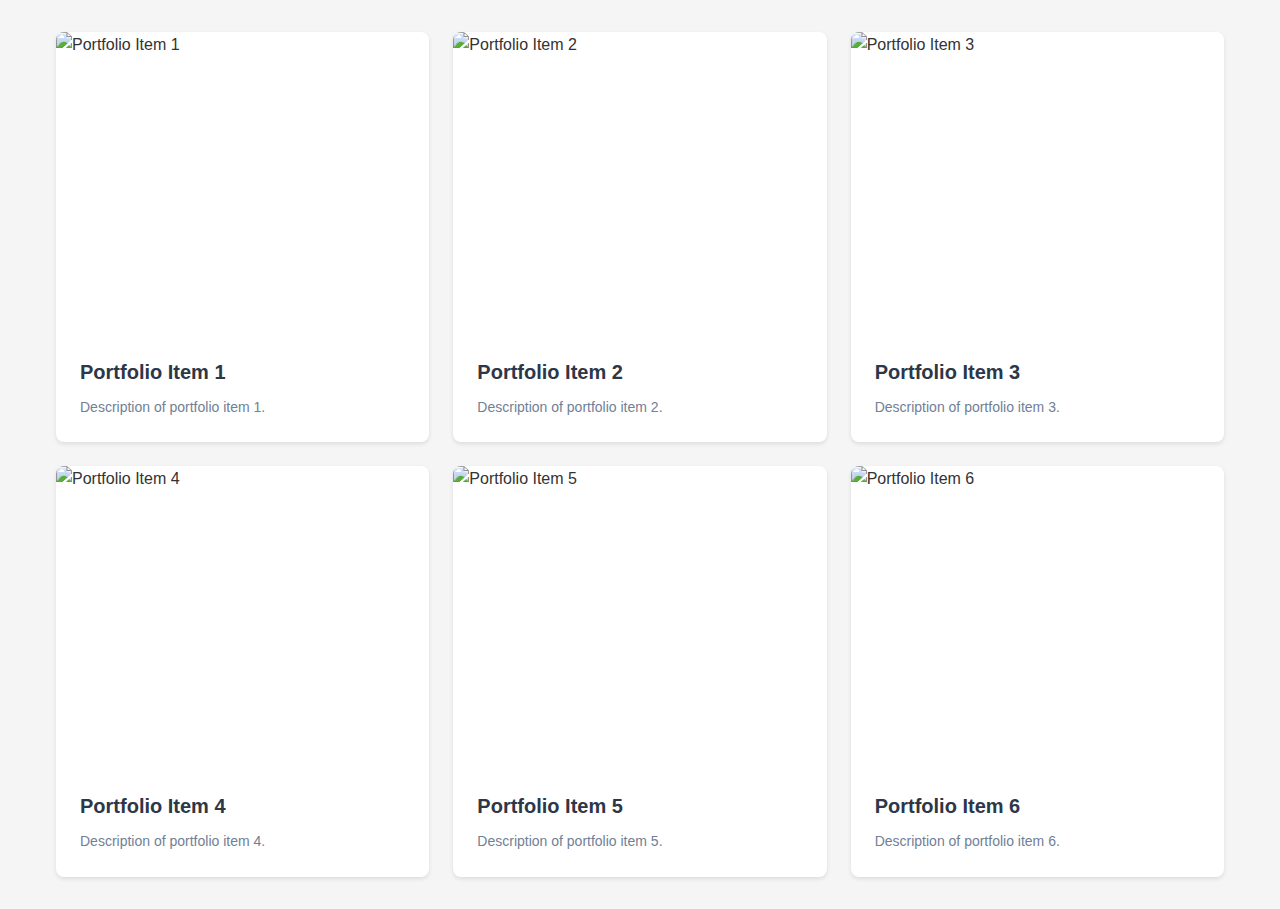
==== Part1/Ex1/index.html @ 715b35e5 "first commit" ====
<!DOCTYPE html>
<html lang="en">
<head>
    <meta charset="UTF-8">
    <meta name="viewport" content="width=device-width, initial-scale=1.0">
    <title>Portfolio Grid</title>
    <link rel="stylesheet" href="styles.css">
</head>
<body>
    <div class="container">
        <div class="portfolio-grid">
            <div class="portfolio-item">
                <img src="/api/placeholder/300/300" alt="Portfolio Item 1">
                <div class="portfolio-content">
                    <h3>Portfolio Item 1</h3>
                    <p>Description of portfolio item 1.</p>
                </div>
            </div>
            <div class="portfolio-item">
                <img src="/api/placeholder/300/300" alt="Portfolio Item 2">
                <div class="portfolio-content">
                    <h3>Portfolio Item 2</h3>
                    <p>Description of portfolio item 2.</p>
                </div>
            </div>
            <div class="portfolio-item">
                <img src="/api/placeholder/300/300" alt="Portfolio Item 3">
                <div class="portfolio-content">
                    <h3>Portfolio Item 3</h3>
                    <p>Description of portfolio item 3.</p>
                </div>
            </div>
            <div class="portfolio-item">
                <img src="/api/placeholder/300/300" alt="Portfolio Item 4">
                <div class="portfolio-content">
                    <h3>Portfolio Item 4</h3>
                    <p>Description of portfolio item 4.</p>
                </div>
            </div>
            <div class="portfolio-item">
                <img src="/api/placeholder/300/300" alt="Portfolio Item 5">
                <div class="portfolio-content">
                    <h3>Portfolio Item 5</h3>
                    <p>Description of portfolio item 5.</p>
                </div>
            </div>
            <div class="portfolio-item">
                <img src="/api/placeholder/300/300" alt="Portfolio Item 6">
                <div class="portfolio-content">
                    <h3>Portfolio Item 6</h3>
                    <p>Description of portfolio item 6.</p>
                </div>
            </div>
        </div>
    </div>
</body>
</html>
---- Part1/Ex1/styles.css ----
/* Reset and base styles */
* {
    margin: 0;
    padding: 0;
    box-sizing: border-box;
}

body {
    font-family: -apple-system, BlinkMacSystemFont, "Segoe UI", Roboto, "Helvetica Neue", Arial, sans-serif;
    line-height: 1.6;
    color: #333;
    background-color: #f5f5f5;
}

/* Container */
.container {
    max-width: 1200px;
    margin: 0 auto;
    padding: 2rem 1rem;
}

/* Portfolio Grid */
.portfolio-grid {
    display: grid;
    grid-template-columns: repeat(3, 1fr);
    gap: 1.5rem;
}

/* Portfolio Items */
.portfolio-item {
    background: white;
    border-radius: 8px;
    overflow: hidden;
    box-shadow: 0 2px 4px rgba(0,0,0,0.1);
    transition: transform 0.3s ease, box-shadow 0.3s ease;
}

.portfolio-item:hover {
    transform: translateY(-5px);
    box-shadow: 0 4px 8px rgba(0,0,0,0.2);
}

.portfolio-item img {
    width: 100%;
    height: 300px;
    object-fit: cover;
    display: block;
}

/* Content Area */
.portfolio-content {
    padding: 1.5rem;
}

.portfolio-content h3 {
    font-size: 1.25rem;
    margin-bottom: 0.5rem;
    color: #2d3748;
}

.portfolio-content p {
    color: #718096;
    font-size: 0.875rem;
}

/* Tablet Responsive */
@media (max-width: 992px) {
    .portfolio-grid {
        grid-template-columns: repeat(2, 1fr);
    }
}

/* Mobile Responsive */
@media (max-width: 576px) {
    .portfolio-grid {
        grid-template-columns: 1fr;
    }
    
    .container {
        padding: 1rem;
    }

    .portfolio-item img {
        height: 250px;
    }
}
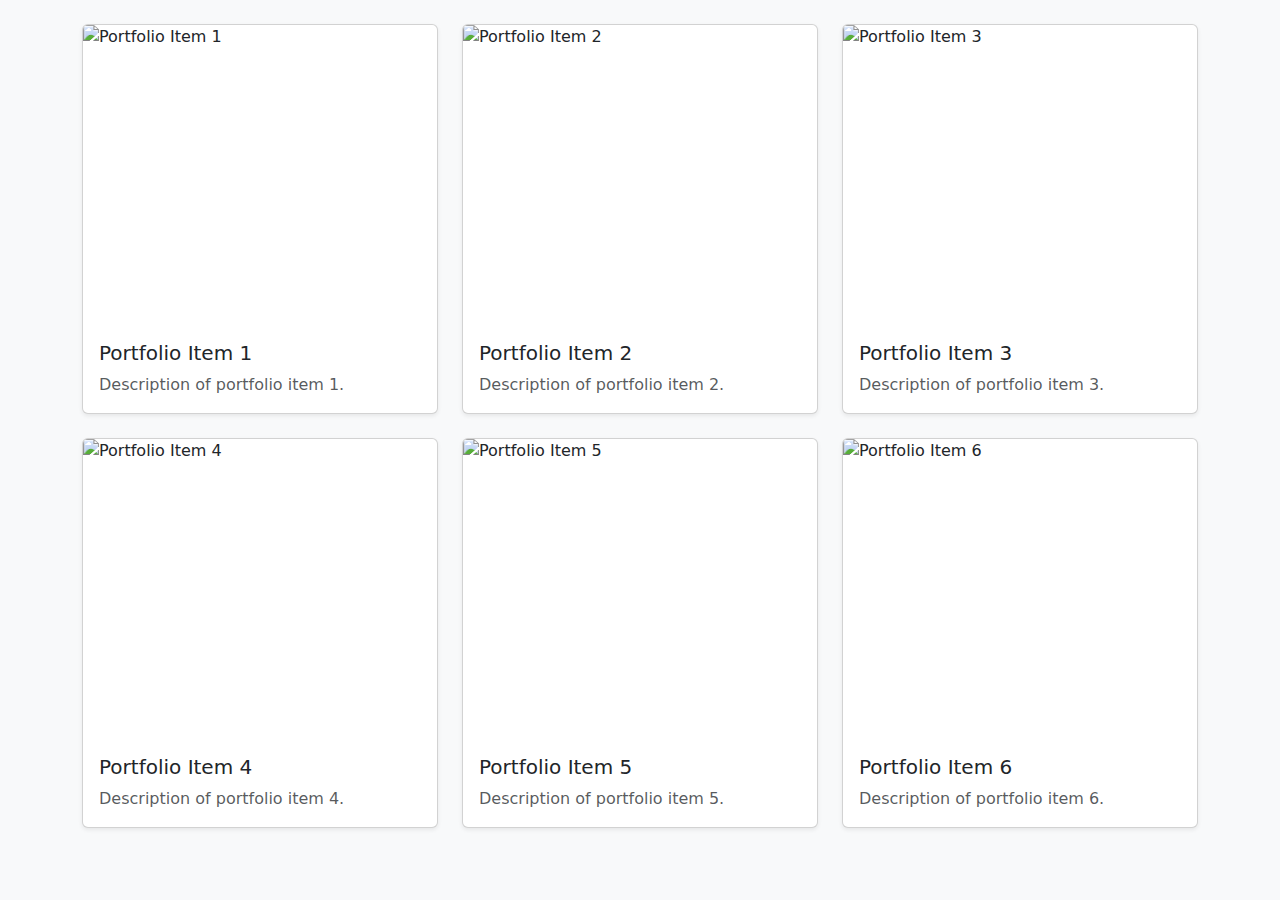
==== commit aa4a7684: "update code" ====
--- a/Part1/Ex1/index.html
+++ b/Part1/Ex1/index.html
@@ -4,54 +4,101 @@
     <meta charset="UTF-8">
     <meta name="viewport" content="width=device-width, initial-scale=1.0">
     <title>Portfolio Grid</title>
-    <link rel="stylesheet" href="styles.css">
+    <link href="https://cdn.jsdelivr.net/npm/bootstrap@5.3.0/dist/css/bootstrap.min.css" rel="stylesheet">
+    <style>
+        .card {
+            transition: transform 0.3s ease-in-out, box-shadow 0.3s ease-in-out;
+        }
+        
+        .card:hover {
+            transform: translateY(-5px);
+            box-shadow: 0 4px 15px rgba(0,0,0,0.2) !important;
+        }
+
+        .card-img-top {
+            height: 300px;
+            object-fit: cover;
+        }
+
+        @media (max-width: 576px) {
+            .card-img-top {
+                height: 250px;
+            }
+        }
+    </style>
 </head>
-<body>
-    <div class="container">
-        <div class="portfolio-grid">
-            <div class="portfolio-item">
-                <img src="/api/placeholder/300/300" alt="Portfolio Item 1">
-                <div class="portfolio-content">
-                    <h3>Portfolio Item 1</h3>
-                    <p>Description of portfolio item 1.</p>
+<body class="bg-light">
+    <div class="container py-4">
+        <div class="row row-cols-1 row-cols-md-2 row-cols-lg-3 g-4">
+            <!-- Portfolio Item 1 -->
+            <div class="col">
+                <div class="card h-100 shadow-sm">
+                    <img src="/api/placeholder/300/300" class="card-img-top" alt="Portfolio Item 1">
+                    <div class="card-body">
+                        <h5 class="card-title">Portfolio Item 1</h5>
+                        <p class="card-text text-muted">Description of portfolio item 1.</p>
+                    </div>
                 </div>
             </div>
-            <div class="portfolio-item">
-                <img src="/api/placeholder/300/300" alt="Portfolio Item 2">
-                <div class="portfolio-content">
-                    <h3>Portfolio Item 2</h3>
-                    <p>Description of portfolio item 2.</p>
+
+            <!-- Portfolio Item 2 -->
+            <div class="col">
+                <div class="card h-100 shadow-sm">
+                    <img src="/api/placeholder/300/300" class="card-img-top" alt="Portfolio Item 2">
+                    <div class="card-body">
+                        <h5 class="card-title">Portfolio Item 2</h5>
+                        <p class="card-text text-muted">Description of portfolio item 2.</p>
+                    </div>
                 </div>
             </div>
-            <div class="portfolio-item">
-                <img src="/api/placeholder/300/300" alt="Portfolio Item 3">
-                <div class="portfolio-content">
-                    <h3>Portfolio Item 3</h3>
-                    <p>Description of portfolio item 3.</p>
+
+            <!-- Portfolio Item 3 -->
+            <div class="col">
+                <div class="card h-100 shadow-sm">
+                    <img src="/api/placeholder/300/300" class="card-img-top" alt="Portfolio Item 3">
+                    <div class="card-body">
+                        <h5 class="card-title">Portfolio Item 3</h5>
+                        <p class="card-text text-muted">Description of portfolio item 3.</p>
+                    </div>
                 </div>
             </div>
-            <div class="portfolio-item">
-                <img src="/api/placeholder/300/300" alt="Portfolio Item 4">
-                <div class="portfolio-content">
-                    <h3>Portfolio Item 4</h3>
-                    <p>Description of portfolio item 4.</p>
+
+            <!-- Portfolio Item 4 -->
+            <div class="col">
+                <div class="card h-100 shadow-sm">
+                    <img src="/api/placeholder/300/300" class="card-img-top" alt="Portfolio Item 4">
+                    <div class="card-body">
+                        <h5 class="card-title">Portfolio Item 4</h5>
+                        <p class="card-text text-muted">Description of portfolio item 4.</p>
+                    </div>
                 </div>
             </div>
-            <div class="portfolio-item">
-                <img src="/api/placeholder/300/300" alt="Portfolio Item 5">
-                <div class="portfolio-content">
-                    <h3>Portfolio Item 5</h3>
-                    <p>Description of portfolio item 5.</p>
+
+            <!-- Portfolio Item 5 -->
+            <div class="col">
+                <div class="card h-100 shadow-sm">
+                    <img src="/api/placeholder/300/300" class="card-img-top" alt="Portfolio Item 5">
+                    <div class="card-body">
+                        <h5 class="card-title">Portfolio Item 5</h5>
+                        <p class="card-text text-muted">Description of portfolio item 5.</p>
+                    </div>
                 </div>
             </div>
-            <div class="portfolio-item">
-                <img src="/api/placeholder/300/300" alt="Portfolio Item 6">
-                <div class="portfolio-content">
-                    <h3>Portfolio Item 6</h3>
-                    <p>Description of portfolio item 6.</p>
+
+            <!-- Portfolio Item 6 -->
+            <div class="col">
+                <div class="card h-100 shadow-sm">
+                    <img src="/api/placeholder/300/300" class="card-img-top" alt="Portfolio Item 6">
+                    <div class="card-body">
+                        <h5 class="card-title">Portfolio Item 6</h5>
+                        <p class="card-text text-muted">Description of portfolio item 6.</p>
+                    </div>
                 </div>
             </div>
         </div>
     </div>
+
+    <!-- Bootstrap Bundle with Popper -->
+    <script src="https://cdn.jsdelivr.net/npm/bootstrap@5.3.0/dist/js/bootstrap.bundle.min.js"></script>
 </body>
 </html>